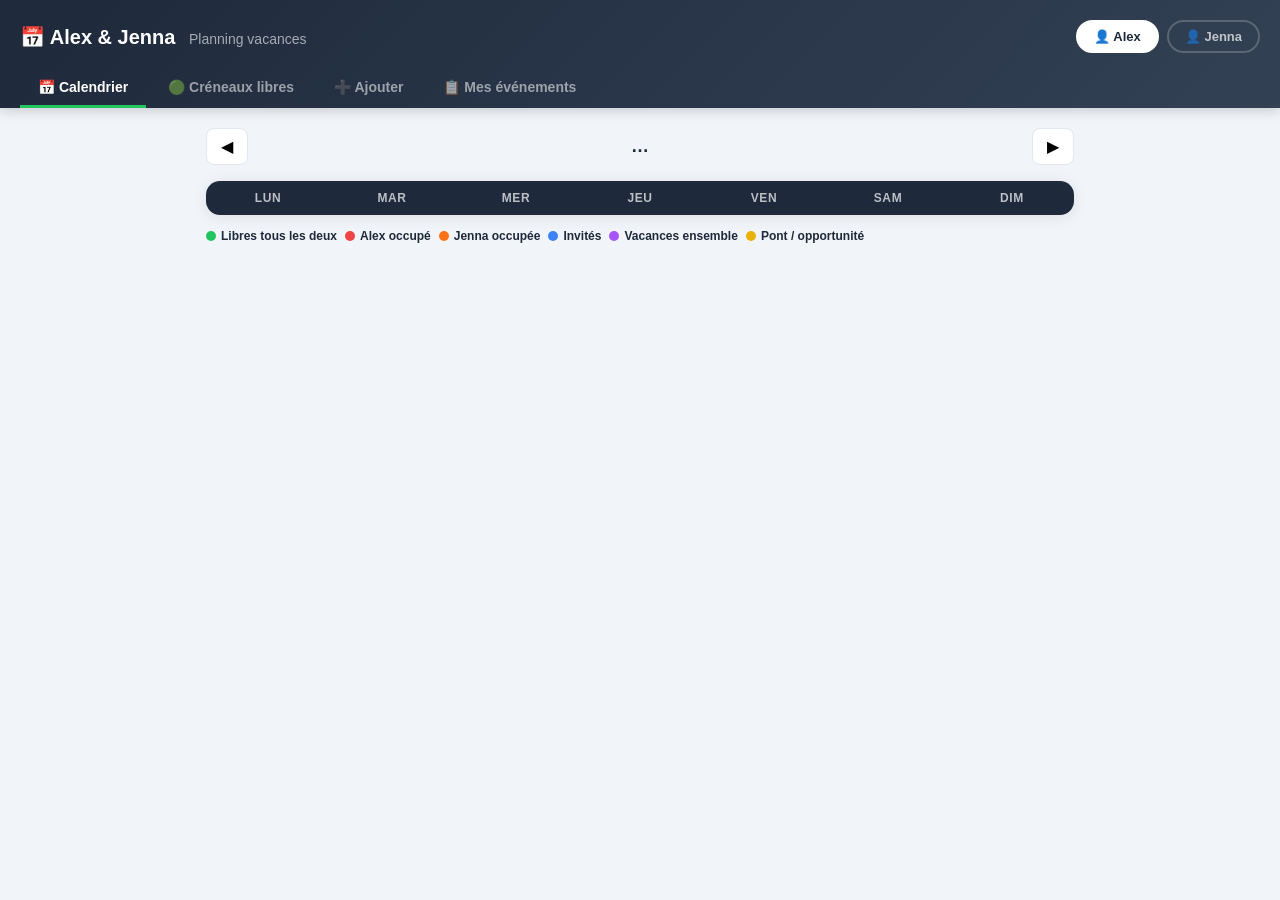
==== vacances.html @ d2f6f2d9 "Add initial HTML structure for vacation planner" ====
<!DOCTYPE html>
<html lang="fr">
<head>
  <meta charset="UTF-8"/>
  <meta name="viewport" content="width=device-width, initial-scale=1.0, maximum-scale=1.0"/>
  <title>📅 Planning Alex & Jenna</title>
  <style>
    :root {
      --vert:    #22c55e; --vert-bg:    #dcfce7; --vert-txt:    #14532d;
      --rouge:   #ef4444; --rouge-bg:   #fee2e2; --rouge-txt:   #7f1d1d;
      --orange:  #f97316; --orange-bg:  #ffedd5; --orange-txt:  #7c2d12;
      --bleu:    #3b82f6; --bleu-bg:    #dbeafe; --bleu-txt:    #1e3a8a;
      --violet:  #a855f7; --violet-bg:  #f3e8ff; --violet-txt:  #581c87;
      --jaune:   #eab308; --jaune-bg:   #fef9c3; --jaune-txt:   #713f12;
      --gris:    #6b7280; --gris-bg:    #f3f4f6; --gris-txt:    #1f2937;
      --card:    #ffffff;
      --bg:      #f1f5f9;
      --radius:  14px;
      --shadow:  0 2px 16px rgba(0,0,0,0.09);
    }
    *, *::before, *::after { box-sizing: border-box; margin: 0; padding: 0; }
    body { font-family: -apple-system, BlinkMacSystemFont, 'Segoe UI', sans-serif; background: var(--bg); color: #1e293b; min-height: 100vh; }

    /* ---- Header ---- */
    .header {
      background: linear-gradient(135deg, #1e293b, #334155);
      color: #fff; padding: 20px 20px 0; position: sticky; top: 0; z-index: 100;
      box-shadow: 0 2px 12px rgba(0,0,0,0.2);
    }
    .header-top { display: flex; align-items: center; justify-content: space-between; margin-bottom: 16px; flex-wrap: wrap; gap: 10px; }
    .header h1 { font-size: 20px; font-weight: 800; }
    .header h1 span { opacity: 0.6; font-weight: 400; font-size: 14px; margin-left: 8px; }

    /* Sélecteur de personne */
    .user-switcher { display: flex; gap: 8px; }
    .user-btn {
      padding: 7px 16px; border-radius: 20px; border: 2px solid rgba(255,255,255,0.2);
      background: transparent; color: rgba(255,255,255,0.7); font-size: 13px; font-weight: 600;
      cursor: pointer; transition: all 0.2s;
    }
    .user-btn.active { background: #fff; color: #1e293b; border-color: #fff; }

    /* Tabs */
    .tabs { display: flex; gap: 4px; }
    .tab {
      padding: 10px 18px; border: none; background: transparent;
      color: rgba(255,255,255,0.55); font-size: 14px; font-weight: 600;
      cursor: pointer; border-bottom: 3px solid transparent; transition: all 0.2s;
    }
    .tab.active { color: #fff; border-bottom-color: var(--vert); }

    /* ---- Contenu ---- */
    .content { padding: 20px 16px; max-width: 900px; margin: 0 auto; }

    /* ---- Vue Calendrier ---- */
    .cal-nav { display: flex; align-items: center; justify-content: space-between; margin-bottom: 16px; }
    .cal-nav h2 { font-size: 18px; font-weight: 700; text-transform: capitalize; }
    .cal-nav button { background: var(--card); border: 1px solid #e2e8f0; border-radius: 8px; padding: 8px 14px; cursor: pointer; font-size: 16px; transition: background 0.2s; }
    .cal-nav button:hover { background: #e2e8f0; }

    .calendar-grid {
      background: var(--card); border-radius: var(--radius); box-shadow: var(--shadow); overflow: hidden;
    }
    .cal-weekdays { display: grid; grid-template-columns: repeat(7, 1fr); background: #1e293b; }
    .cal-weekday { text-align: center; padding: 10px 4px; font-size: 12px; font-weight: 700; color: rgba(255,255,255,0.7); text-transform: uppercase; letter-spacing: 0.05em; }
    .cal-days { display: grid; grid-template-columns: repeat(7, 1fr); }
    .cal-day {
      min-height: 72px; padding: 6px 4px 4px; border: 1px solid #f1f5f9;
      position: relative; cursor: pointer; transition: background 0.15s;
    }
    .cal-day:hover { background: #f8fafc; }
    .cal-day.other-month { opacity: 0.3; }
    .cal-day.today { background: #eff6ff; }
    .cal-day-num { font-size: 12px; font-weight: 700; color: #475569; margin-bottom: 3px; }
    .cal-day.today .cal-day-num { color: var(--bleu); }
    .cal-day.weekend .cal-day-num { color: #7c3aed; }

    /* Pastilles événements dans le calendrier */
    .cal-events { display: flex; flex-direction: column; gap: 2px; }
    .cal-evt {
      font-size: 10px; font-weight: 600; padding: 2px 5px; border-radius: 4px;
      white-space: nowrap; overflow: hidden; text-overflow: ellipsis; line-height: 1.4;
    }
    .cal-evt.Libre       { background: var(--vert-bg);   color: var(--vert-txt); }
    .cal-evt.Alex        { background: var(--rouge-bg);  color: var(--rouge-txt); }
    .cal-evt.Jenna       { background: var(--orange-bg); color: var(--orange-txt); }
    .cal-evt.Invités     { background: var(--bleu-bg);   color: var(--bleu-txt); }
    .cal-evt.Vacances    { background: var(--violet-bg); color: var(--violet-txt); }
    .cal-evt.Pont        { background: var(--jaune-bg);  color: var(--jaune-txt); }

    /* Légende */
    .legend { display: flex; flex-wrap: wrap; gap: 8px; margin-top: 14px; }
    .legend-item { display: flex; align-items: center; gap: 5px; font-size: 12px; font-weight: 600; }
    .legend-dot { width: 10px; height: 10px; border-radius: 50%; }

    /* ---- Vue Créneaux libres ---- */
    .creneaux-list { display: flex; flex-direction: column; gap: 10px; }
    .creneau-card {
      background: var(--card); border-radius: var(--radius); padding: 16px 18px;
      box-shadow: var(--shadow); display: flex; align-items: center; justify-content: space-between;
      gap: 12px; border-left: 4px solid var(--vert);
    }
    .creneau-card.pont { border-left-color: var(--jaune); }
    .creneau-card.vacances { border-left-color: var(--violet); }
    .creneau-date { font-size: 15px; font-weight: 700; color: #1e293b; }
    .creneau-duree { font-size: 12px; color: #64748b; margin-top: 2px; }
    .creneau-badge {
      font-size: 11px; font-weight: 700; padding: 4px 10px; border-radius: 12px;
      white-space: nowrap;
    }
    .badge-pont     { background: var(--jaune-bg); color: var(--jaune-txt); }
    .badge-vacances { background: var(--violet-bg); color: var(--violet-txt); }
    .badge-libre    { background: var(--vert-bg); color: var(--vert-txt); }

    /* ---- Vue Ajouter ---- */
    .add-form { background: var(--card); border-radius: var(--radius); padding: 24px; box-shadow: var(--shadow); max-width: 520px; }
    .add-form h2 { font-size: 18px; font-weight: 700; margin-bottom: 20px; }
    .form-group { margin-bottom: 16px; }
    .form-group label { display: block; font-size: 12px; font-weight: 700; color: #64748b; margin-bottom: 6px; text-transform: uppercase; letter-spacing: 0.05em; }
    .form-group input, .form-group select, .form-group textarea {
      width: 100%; padding: 11px 14px; border: 1.5px solid #e2e8f0; border-radius: 10px;
      font-size: 15px; font-family: inherit; background: #f8fafc; outline: none;
      transition: border-color 0.2s, box-shadow 0.2s;
    }
    .form-group input:focus, .form-group select:focus, .form-group textarea:focus {
      border-color: #6366f1; box-shadow: 0 0 0 3px rgba(99,102,241,0.1); background: #fff;
    }
    .date-row { display: grid; grid-template-columns: 1fr 1fr; gap: 12px; }
    .btn-submit {
      width: 100%; padding: 14px; background: linear-gradient(135deg, #6366f1, #8b5cf6);
      color: #fff; border: none; border-radius: 12px; font-size: 16px; font-weight: 700;
      cursor: pointer; transition: opacity 0.2s; margin-top: 4px;
    }
    .btn-submit:hover { opacity: 0.88; }
    .btn-submit:disabled { opacity: 0.5; cursor: not-allowed; }

    /* Catégories colorées dans le select */
    .cat-libre    { color: var(--vert-txt); }
    .cat-alex     { color: var(--rouge-txt); }
    .cat-jenna    { color: var(--orange-txt); }
    .cat-vacances { color: var(--violet-txt); }
    .cat-pont     { color: var(--jaune-txt); }

    /* ---- Messages ---- */
    .msg { padding: 14px 16px; border-radius: 10px; font-size: 14px; font-weight: 600; margin-top: 14px; text-align: center; }
    .msg.success { background: var(--vert-bg); color: var(--vert-txt); }
    .msg.error   { background: var(--rouge-bg); color: var(--rouge-txt); }

    /* ---- Loader ---- */
    .loader-wrap { text-align: center; padding: 60px 20px; color: #94a3b8; }
    .spinner { display: inline-block; width: 32px; height: 32px; border: 3px solid #e2e8f0; border-top-color: #6366f1; border-radius: 50%; animation: spin 0.7s linear infinite; margin-bottom: 12px; }
    @keyframes spin { to { transform: rotate(360deg); } }

    /* ---- Section titres ---- */
    .section-header { display: flex; align-items: center; justify-content: space-between; margin-bottom: 14px; flex-wrap: wrap; gap: 8px; }
    .section-header h2 { font-size: 17px; font-weight: 700; }
    .filter-btns { display: flex; gap: 6px; flex-wrap: wrap; }
    .filter-btn { padding: 5px 12px; border-radius: 16px; border: 1.5px solid #e2e8f0; background: #fff; font-size: 12px; font-weight: 600; cursor: pointer; transition: all 0.2s; }
    .filter-btn.active { background: #1e293b; color: #fff; border-color: #1e293b; }

    /* ---- Événements liste (dans modal ou vue) ---- */
    .evt-list-item {
      display: flex; align-items: center; justify-content: space-between;
      padding: 10px 14px; background: var(--card); border-radius: 10px;
      margin-bottom: 8px; box-shadow: 0 1px 4px rgba(0,0,0,0.06);
    }
    .evt-list-item .evt-info { flex: 1; }
    .evt-list-item .evt-title { font-size: 14px; font-weight: 600; }
    .evt-list-item .evt-sub { font-size: 12px; color: #64748b; margin-top: 2px; }
    .btn-delete { background: none; border: none; color: #ef4444; cursor: pointer; font-size: 18px; padding: 4px 8px; border-radius: 6px; transition: background 0.2s; }
    .btn-delete:hover { background: var(--rouge-bg); }

    /* ---- Mobile ---- */
    body.is-mobile .header { padding: 14px 12px 0; }
    body.is-mobile .header h1 { font-size: 16px; }
    body.is-mobile .tab { padding: 8px 12px; font-size: 13px; }
    body.is-mobile .content { padding: 14px 10px; }
    body.is-mobile .cal-day { min-height: 52px; }
    body.is-mobile .cal-evt { font-size: 9px; padding: 1px 3px; }
    body.is-mobile .cal-weekday { font-size: 10px; padding: 8px 2px; }
    body.is-mobile .date-row { grid-template-columns: 1fr; }
    body.is-mobile .creneau-card { flex-direction: column; align-items: flex-start; }
  </style>
</head>
<body>

<div class="header">
  <div class="header-top">
    <h1>📅 Alex & Jenna <span>Planning vacances</span></h1>
    <div class="user-switcher">
      <button class="user-btn active" onclick="setUser('Alex')" id="btn-alex">👤 Alex</button>
      <button class="user-btn" onclick="setUser('Jenna')" id="btn-jenna">👤 Jenna</button>
    </div>
  </div>
  <div class="tabs">
    <button class="tab active" onclick="showTab('calendrier')" id="tab-calendrier">📅 Calendrier</button>
    <button class="tab" onclick="showTab('creneaux')" id="tab-creneaux">🟢 Créneaux libres</button>
    <button class="tab" onclick="showTab('ajouter')" id="tab-ajouter">➕ Ajouter</button>
    <button class="tab" onclick="showTab('events')" id="tab-events">📋 Mes événements</button>
  </div>
</div>

<div class="content">

  <!-- ===== CALENDRIER ===== -->
  <div id="view-calendrier">
    <div class="cal-nav">
      <button onclick="changeMonth(-1)">◀</button>
      <h2 id="cal-title">…</h2>
      <button onclick="changeMonth(1)">▶</button>
    </div>
    <div class="calendar-grid">
      <div class="cal-weekdays">
        <div class="cal-weekday">Lun</div>
        <div class="cal-weekday">Mar</div>
        <div class="cal-weekday">Mer</div>
        <div class="cal-weekday">Jeu</div>
        <div class="cal-weekday">Ven</div>
        <div class="cal-weekday">Sam</div>
        <div class="cal-weekday">Dim</div>
      </div>
      <div class="cal-days" id="cal-days"></div>
    </div>
    <div class="legend">
      <div class="legend-item"><div class="legend-dot" style="background:var(--vert)"></div> Libres tous les deux</div>
      <div class="legend-item"><div class="legend-dot" style="background:var(--rouge)"></div> Alex occupé</div>
      <div class="legend-item"><div class="legend-dot" style="background:var(--orange)"></div> Jenna occupée</div>
      <div class="legend-item"><div class="legend-dot" style="background:var(--bleu)"></div> Invités</div>
      <div class="legend-item"><div class="legend-dot" style="background:var(--violet)"></div> Vacances ensemble</div>
      <div class="legend-item"><div class="legend-dot" style="background:var(--jaune)"></div> Pont / opportunité</div>
    </div>
  </div>

  <!-- ===== CRÉNEAUX LIBRES ===== -->
  <div id="view-creneaux" style="display:none">
    <div class="section-header">
      <h2>🟢 Créneaux où vous êtes libres tous les deux</h2>
      <div class="filter-btns">
        <button class="filter-btn active" onclick="filterCreneaux('all', this)">Tous</button>
        <button class="filter-btn" onclick="filterCreneaux('weekend', this)">Weekends</button>
        <button class="filter-btn" onclick="filterCreneaux('pont', this)">⭐ Ponts</button>
        <button class="filter-btn" onclick="filterCreneaux('long', this)">3+ jours</button>
      </div>
    </div>
    <div class="creneaux-list" id="creneaux-list">
      <div class="loader-wrap"><div class="spinner"></div><div>Calcul en cours…</div></div>
    </div>
  </div>

  <!-- ===== AJOUTER ===== -->
  <div id="view-ajouter" style="display:none">
    <div class="add-form">
      <h2>➕ Ajouter un événement</h2>
      <div class="form-group">
        <label>Qui saisit ?</label>
        <div style="display:flex;gap:10px;">
          <button class="user-btn active" onclick="setFormUser('Alex')" id="form-btn-alex" style="color:#1e293b;border-color:#1e293b;background:#f1f5f9;">👤 Alex</button>
          <button class="user-btn" onclick="setFormUser('Jenna')" id="form-btn-jenna" style="color:#1e293b;border-color:#e2e8f0;background:#fff;">👤 Jenna</button>
        </div>
      </div>
      <div class="form-group">
        <label>Catégorie</label>
        <select id="f-cat" onchange="updateFormForCat()">
          <option value="Alex">🔴 Alex occupé (déplacement, amis…)</option>
          <option value="Jenna">🟠 Jenna occupée (garde, amis…)</option>
          <option value="Vacances">🟣 Vacances ensemble</option>
          <option value="Pont">⭐ Pont / fermeture entreprise</option>
          <option value="Libre">🟢 On est libres !</option>
        </select>
      </div>
      <div class="date-row">
        <div class="form-group">
          <label>Date début</label>
          <input type="date" id="f-start"/>
        </div>
        <div class="form-group">
          <label>Date fin</label>
          <input type="date" id="f-end"/>
        </div>
      </div>
      <div class="form-group">
        <label>Note (optionnel)</label>
        <input type="text" id="f-note" placeholder="Ex: Weekend à Paris, Garde hôpital…"/>
      </div>
      <button class="btn-submit" id="btn-add" onclick="submitEvent()">✅ Ajouter</button>
      <div id="add-msg"></div>
    </div>
  </div>

  <!-- ===== MES ÉVÉNEMENTS ===== -->
  <div id="view-events" style="display:none">
    <div class="section-header">
      <h2 id="events-title">📋 Événements de Alex</h2>
    </div>
    <div id="events-list">
      <div class="loader-wrap"><div class="spinner"></div><div>Chargement…</div></div>
    </div>
  </div>

</div>

<script>
// ============================================================
// CONFIG — remplace par l'URL /exec de ton Apps Script Vacances
// ============================================================
var API = 'REMPLACE_PAR_URL_APPS_SCRIPT_VACANCES';

// Ponts entreprise Alex pré-configurés
var PONTS_ALEX = [
  { dateStart: '2025-05-15', dateEnd: '2025-05-15', note: 'Pont Ascension' },
  { dateStart: '2025-05-23', dateEnd: '2025-05-25', note: 'Long weekend mai' },
  { dateStart: '2025-07-11', dateEnd: '2025-07-14', note: 'Pont 14 juillet' },
  { dateStart: '2025-12-28', dateEnd: '2025-12-31', note: 'Fermeture annuelle' },
];

var currentUser    = 'Alex';
var currentFormUser = 'Alex';
var currentTab     = 'calendrier';
var calYear        = new Date().getFullYear();
var calMonth       = new Date().getMonth();
var allEvents      = [];
var imported       = [];
var creneauxFilter = 'all';

// Détection mobile
if (window.screen.width <= 768 || window.innerWidth <= 768) {
  document.body.classList.add('is-mobile');
}

// ============================================================
// CHARGEMENT DONNÉES
// ============================================================
function loadData() {
  fetch(API + '?action=getAll')
    .then(function(r) { return r.json(); })
    .then(function(data) {
      allEvents = data.events || [];
      imported  = data.imported || [];
      // Injecter les ponts Alex comme événements locaux si pas déjà en base
      PONTS_ALEX.forEach(function(p) {
        allEvents.push({
          id: 'pont-' + p.dateStart,
          dateStart: p.dateStart,
          dateEnd:   p.dateEnd,
          categorie: 'Pont',
          personne:  'Alex',
          note:      p.note,
          builtin:   true
        });
      });
      renderCalendar();
      renderCreneaux();
      renderEventsList();
    })
    .catch(function(err) {
      console.error('Erreur chargement:', err);
    });
}

// ============================================================
// UTILISATEUR COURANT
// ============================================================
function setUser(u) {
  currentUser = u;
  document.getElementById('btn-alex').classList.toggle('active', u === 'Alex');
  document.getElementById('btn-jenna').classList.toggle('active', u === 'Jenna');
  document.getElementById('events-title').textContent = '📋 Événements de ' + u;
  renderEventsList();
}

function setFormUser(u) {
  currentFormUser = u;
  var catSelect = document.getElementById('f-cat');
  // Pré-sélectionne la bonne catégorie occupé selon la personne
  if (u === 'Alex')  catSelect.value = 'Alex';
  if (u === 'Jenna') catSelect.value = 'Jenna';
  document.getElementById('form-btn-alex').style.background  = u === 'Alex'  ? '#f1f5f9' : '#fff';
  document.getElementById('form-btn-alex').style.borderColor = u === 'Alex'  ? '#1e293b' : '#e2e8f0';
  document.getElementById('form-btn-jenna').style.background  = u === 'Jenna' ? '#f1f5f9' : '#fff';
  document.getElementById('form-btn-jenna').style.borderColor = u === 'Jenna' ? '#1e293b' : '#e2e8f0';
}

// ============================================================
// NAVIGATION TABS
// ============================================================
function showTab(tab) {
  currentTab = tab;
  ['calendrier','creneaux','ajouter','events'].forEach(function(t) {
    document.getElementById('view-' + t).style.display = t === tab ? '' : 'none';
    document.getElementById('tab-' + t).classList.toggle('active', t === tab);
  });
}

// ============================================================
// CALENDRIER
// ============================================================
var MOIS = ['Janvier','Février','Mars','Avril','Mai','Juin','Juillet','Août','Septembre','Octobre','Novembre','Décembre'];

function changeMonth(dir) {
  calMonth += dir;
  if (calMonth > 11) { calMonth = 0; calYear++; }
  if (calMonth < 0)  { calMonth = 11; calYear--; }
  renderCalendar();
}

function getEventsForDate(dateStr) {
  var evts = [];
  var all  = allEvents.concat(imported);
  all.forEach(function(e) {
    if (!e.dateStart) return;
    var s = e.dateStart;
    var en = e.dateEnd || e.dateStart;
    if (dateStr >= s && dateStr <= en) evts.push(e);
  });
  return evts;
}

function evtClass(e) {
  var c = e.categorie;
  if (c === 'Libre')    return 'Libre';
  if (c === 'Alex')     return 'Alex';
  if (c === 'Jenna')    return 'Jenna';
  if (c === 'Invités')  return 'Invités';
  if (c === 'Vacances') return 'Vacances';
  if (c === 'Pont')     return 'Pont';
  return '';
}

function evtLabel(e) {
  var icons = { Libre:'🟢', Alex:'🔴', Jenna:'🟠', Invités:'🔵', Vacances:'🟣', Pont:'⭐' };
  var icon = icons[e.categorie] || '';
  return icon + ' ' + (e.note || e.categorie);
}

function renderCalendar() {
  document.getElementById('cal-title').textContent = MOIS[calMonth] + ' ' + calYear;
  var container = document.getElementById('cal-days');
  container.innerHTML = '';

  var firstDay = new Date(calYear, calMonth, 1).getDay();
  firstDay = firstDay === 0 ? 6 : firstDay - 1; // lundi = 0
  var daysInMonth   = new Date(calYear, calMonth + 1, 0).getDate();
  var daysInPrevMonth = new Date(calYear, calMonth, 0).getDate();
  var today = toDateStr(new Date());

  // Jours du mois précédent
  for (var i = firstDay - 1; i >= 0; i--) {
    var d = daysInPrevMonth - i;
    var ds = toDateStr(new Date(calYear, calMonth - 1, d));
    container.appendChild(makeDayEl(d, ds, true));
  }

  // Jours du mois courant
  for (var d = 1; d <= daysInMonth; d++) {
    var ds = toDateStr(new Date(calYear, calMonth, d));
    var el = makeDayEl(d, ds, false);
    if (ds === today) el.classList.add('today');
    var dow = new Date(calYear, calMonth, d).getDay();
    if (dow === 0 || dow === 6) el.classList.add('weekend');
    container.appendChild(el);
  }

  // Compléter la grille
  var total = firstDay + daysInMonth;
  var remaining = total % 7 === 0 ? 0 : 7 - (total % 7);
  for (var d = 1; d <= remaining; d++) {
    var ds = toDateStr(new Date(calYear, calMonth + 1, d));
    container.appendChild(makeDayEl(d, ds, true));
  }
}

function makeDayEl(dayNum, dateStr, otherMonth) {
  var el  = document.createElement('div');
  el.className = 'cal-day' + (otherMonth ? ' other-month' : '');
  var numEl = document.createElement('div');
  numEl.className = 'cal-day-num';
  numEl.textContent = dayNum;
  el.appendChild(numEl);

  var evts = getEventsForDate(dateStr);
  if (evts.length) {
    var evtsEl = document.createElement('div');
    evtsEl.className = 'cal-events';
    evts.slice(0, 3).forEach(function(e) {
      var pill = document.createElement('div');
      pill.className = 'cal-evt ' + evtClass(e);
      pill.textContent = evtLabel(e);
      evtsEl.appendChild(pill);
    });
    if (evts.length > 3) {
      var more = document.createElement('div');
      more.className = 'cal-evt';
      more.style.color = '#94a3b8';
      more.textContent = '+' + (evts.length - 3);
      evtsEl.appendChild(more);
    }
    el.appendChild(evtsEl);
  }
  return el;
}

// ============================================================
// CRÉNEAUX LIBRES — calcule les fenêtres où ils sont libres tous les deux
// ============================================================
function renderCreneaux() {
  var container = document.getElementById('creneaux-list');

  // Collecte tous les jours bloqués
  var blocked = {};
  allEvents.concat(imported).forEach(function(e) {
    if (!e.dateStart) return;
    var c = e.categorie;
    if (c === 'Libre') return; // pas un blocage
    var s = new Date(e.dateStart);
    var en = new Date(e.dateEnd || e.dateStart);
    for (var d = new Date(s); d <= en; d.setDate(d.getDate() + 1)) {
      blocked[toDateStr(d)] = true;
    }
  });

  // Génère les créneaux libres sur 12 mois à partir d'aujourd'hui
  var slots = [];
  var today = new Date(); today.setHours(0,0,0,0);
  var end12 = new Date(today); end12.setFullYear(end12.getFullYear() + 1);

  var inSlot = false, slotStart = null;
  for (var d = new Date(today); d <= end12; d.setDate(d.getDate() + 1)) {
    var ds = toDateStr(d);
    var free = !blocked[ds];
    if (free && !inSlot) { inSlot = true; slotStart = new Date(d); }
    if (!free && inSlot) {
      var slotEnd = new Date(d); slotEnd.setDate(slotEnd.getDate() - 1);
      var days = Math.round((slotEnd - slotStart) / 86400000) + 1;
      if (days >= 2) slots.push({ start: new Date(slotStart), end: new Date(slotEnd), days: days });
      inSlot = false;
    }
  }
  if (inSlot) {
    var days = Math.round((end12 - slotStart) / 86400000) + 1;
    if (days >= 2) slots.push({ start: new Date(slotStart), end: new Date(end12), days: days });
  }

  // Filtre
  var filtered = slots.filter(function(s) {
    if (creneauxFilter === 'weekend') {
      return s.start.getDay() === 6 || s.start.getDay() === 0 ||
             s.end.getDay()   === 6 || s.end.getDay()   === 0;
    }
    if (creneauxFilter === 'long') return s.days >= 3;
    if (creneauxFilter === 'pont') {
      // Vérifie si un pont intersecte
      return PONTS_ALEX.some(function(p) {
        return p.dateStart <= toDateStr(s.end) && p.dateEnd >= toDateStr(s.start);
      });
    }
    return true;
  });

  container.innerHTML = '';
  if (!filtered.length) {
    container.innerHTML = '<div class="loader-wrap" style="color:#94a3b8">Aucun créneau trouvé pour ce filtre 😕</div>';
    return;
  }

  filtered.forEach(function(s) {
    var card = document.createElement('div');
    card.className = 'creneau-card';

    // Est-ce que c'est un pont ?
    var isPont = PONTS_ALEX.some(function(p) {
      return p.dateStart <= toDateStr(s.end) && p.dateEnd >= toDateStr(s.start);
    });
    // Est-ce que c'est déjà des vacances planifiées ?
    var isVac = allEvents.concat(imported).some(function(e) {
      return e.categorie === 'Vacances' &&
             e.dateStart <= toDateStr(s.end) && (e.dateEnd || e.dateStart) >= toDateStr(s.start);
    });

    if (isPont) card.classList.add('pont');
    if (isVac)  card.classList.add('vacances');

    var label = formatDateRange(s.start, s.end);
    var dureeLabel = s.days === 1 ? '1 jour' : s.days + ' jours';

    card.innerHTML =
      '<div>' +
        '<div class="creneau-date">' + label + '</div>' +
        '<div class="creneau-duree">' + dureeLabel + (isPont ? ' · inclut un pont 🎉' : '') + '</div>' +
      '</div>' +
      '<div>' +
        (isVac  ? '<span class="creneau-badge badge-vacances">🟣 Vacances prévues</span>' :
         isPont ? '<span class="creneau-badge badge-pont">⭐ Pont</span>' :
                  '<span class="creneau-badge badge-libre">🟢 Libre</span>') +
      '</div>';

    container.appendChild(card);
  });
}

function filterCreneaux(f, btn) {
  creneauxFilter = f;
  document.querySelectorAll('.filter-btn').forEach(function(b) { b.classList.remove('active'); });
  btn.classList.add('active');
  renderCreneaux();
}

// ============================================================
// LISTE ÉVÉNEMENTS PAR UTILISATEUR
// ============================================================
function renderEventsList() {
  var container = document.getElementById('events-list');
  var userEvts  = allEvents.filter(function(e) {
    return e.personne === currentUser && !e.builtin;
  });

  if (!userEvts.length) {
    container.innerHTML = '<div class="loader-wrap" style="color:#94a3b8">Aucun événement pour ' + currentUser + ' 📭</div>';
    return;
  }

  container.innerHTML = '';
  userEvts.sort(function(a,b) { return a.dateStart > b.dateStart ? 1 : -1; });
  userEvts.forEach(function(e) {
    var item = document.createElement('div');
    item.className = 'evt-list-item';
    var icons = { Libre:'🟢', Alex:'🔴', Jenna:'🟠', Invités:'🔵', Vacances:'🟣', Pont:'⭐' };
    var icon = icons[e.categorie] || '📌';
    item.innerHTML =
      '<div class="evt-info">' +
        '<div class="evt-title">' + icon + ' ' + (e.note || e.categorie) + '</div>' +
        '<div class="evt-sub">' + formatDateRange(new Date(e.dateStart), new Date(e.dateEnd || e.dateStart)) + ' · ' + e.categorie + '</div>' +
      '</div>' +
      '<button class="btn-delete" onclick="deleteEvt(\'' + e.id + '\')" title="Supprimer">🗑</button>';
    container.appendChild(item);
  });
}

// ============================================================
// AJOUT ÉVÉNEMENT
// ============================================================
function updateFormForCat() {
  // Rien de spécial pour l'instant, extensible
}

function submitEvent() {
  var cat   = document.getElementById('f-cat').value;
  var start = document.getElementById('f-start').value;
  var end   = document.getElementById('f-end').value;
  var note  = document.getElementById('f-note').value.trim();

  if (!start) { showAddMsg('Renseigne une date de début 📅', 'error'); return; }
  if (end && end < start) { showAddMsg('La date de fin doit être après le début !', 'error'); return; }

  var btn = document.getElementById('btn-add');
  btn.disabled = true; btn.textContent = '⏳ Enregistrement…';

  fetch(API, {
    method: 'POST',
    headers: { 'Content-Type': 'text/plain' },
    body: JSON.stringify({
      action:     'addEvent',
      categorie:  cat,
      personne:   currentFormUser,
      dateStart:  start,
      dateEnd:    end || start,
      note:       note
    })
  })
  .then(function(r) { return r.json(); })
  .then(function(res) {
    btn.disabled = false; btn.textContent = '✅ Ajouter';
    if (res.success) {
      showAddMsg('Événement ajouté ! 🎉', 'success');
      document.getElementById('f-start').value = '';
      document.getElementById('f-end').value   = '';
      document.getElementById('f-note').value  = '';
      loadData(); // recharge tout
    } else {
      showAddMsg('Erreur : ' + res.message, 'error');
    }
  })
  .catch(function() {
    btn.disabled = false; btn.textContent = '✅ Ajouter';
    showAddMsg('Erreur réseau 🙏', 'error');
  });
}

function showAddMsg(txt, type) {
  var el = document.getElementById('add-msg');
  el.textContent = txt;
  el.className = 'msg ' + type;
  setTimeout(function() { el.textContent = ''; el.className = ''; }, 4000);
}

// ============================================================
// SUPPRESSION
// ============================================================
function deleteEvt(id) {
  if (!confirm('Supprimer cet événement ?')) return;
  fetch(API, {
    method: 'POST',
    headers: { 'Content-Type': 'text/plain' },
    body: JSON.stringify({ action: 'deleteEvent', id: id })
  })
  .then(function(r) { return r.json(); })
  .then(function(res) {
    if (res.success) loadData();
    else alert('Erreur suppression : ' + res.message);
  });
}

// ============================================================
// UTILITAIRES
// ============================================================
function toDateStr(d) {
  var y = d.getFullYear();
  var m = String(d.getMonth() + 1).padStart(2, '0');
  var j = String(d.getDate()).padStart(2, '0');
  return y + '-' + m + '-' + j;
}

function formatDateRange(start, end) {
  var mois = ['jan','fév','mars','avr','mai','juin','juil','août','sep','oct','nov','déc'];
  var s = new Date(start), e = new Date(end);
  if (toDateStr(s) === toDateStr(e)) {
    return s.getDate() + ' ' + mois[s.getMonth()] + ' ' + s.getFullYear();
  }
  if (s.getMonth() === e.getMonth() && s.getFullYear() === e.getFullYear()) {
    return s.getDate() + ' → ' + e.getDate() + ' ' + mois[s.getMonth()] + ' ' + s.getFullYear();
  }
  return s.getDate() + ' ' + mois[s.getMonth()] + ' → ' + e.getDate() + ' ' + mois[e.getMonth()] + ' ' + e.getFullYear();
}

// ============================================================
// INIT
// ============================================================
loadData();
</script>
</body>
</html>
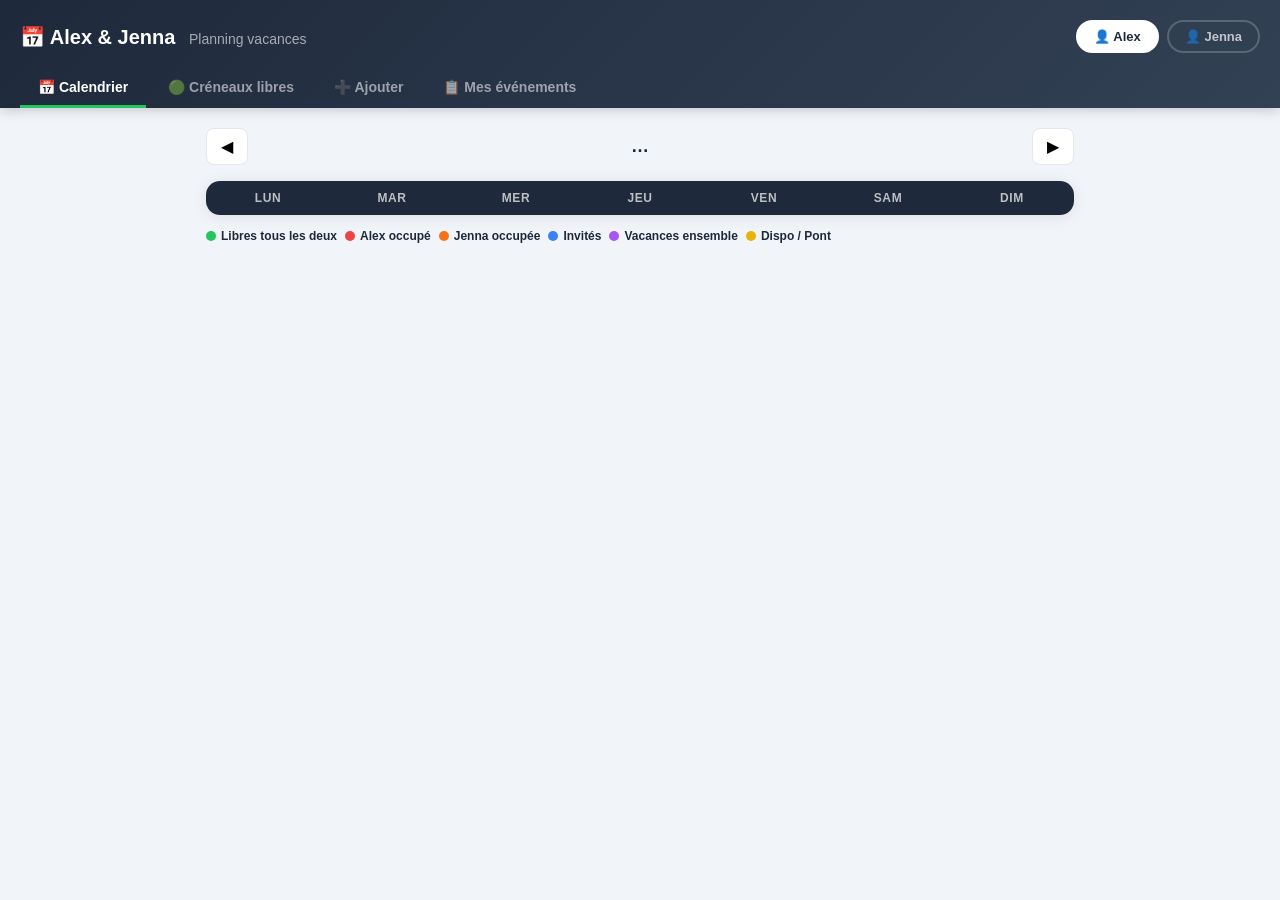
==== commit 0d28fcd7: "Update legend and category labels in vacances.html" ====
--- a/vacances.html
+++ b/vacances.html
@@ -227,7 +227,7 @@
       <div class="legend-item"><div class="legend-dot" style="background:var(--orange)"></div> Jenna occupée</div>
       <div class="legend-item"><div class="legend-dot" style="background:var(--bleu)"></div> Invités</div>
       <div class="legend-item"><div class="legend-dot" style="background:var(--violet)"></div> Vacances ensemble</div>
-      <div class="legend-item"><div class="legend-dot" style="background:var(--jaune)"></div> Pont / opportunité</div>
+      <div class="legend-item"><div class="legend-dot" style="background:var(--jaune)"></div> Dispo / Pont</div>
     </div>
   </div>
 
@@ -264,7 +264,7 @@
           <option value="Alex">🔴 Alex occupé (déplacement, amis…)</option>
           <option value="Jenna">🟠 Jenna occupée (garde, amis…)</option>
           <option value="Vacances">🟣 Vacances ensemble</option>
-          <option value="Pont">⭐ Pont / fermeture entreprise</option>
+          <option value="Pont">⭐ Dispo / Pont</option>
           <option value="Libre">🟢 On est libres !</option>
         </select>
       </div>
@@ -303,8 +303,8 @@
 // ============================================================
 // CONFIG — remplace par l'URL /exec de ton Apps Script Vacances
 // ============================================================
-var API = 'REMPLACE_PAR_URL_APPS_SCRIPT_VACANCES';
-
+var API = 'https://script.google.com/macros/s/AKfycbzuI-OJ70JgQTEys_BAM-OwMDyIXem9KfOLque8OEdt3lLzfgDhU3mSn6vr5r-DHu_O/exec';
+  
 // Ponts entreprise Alex pré-configurés
 var PONTS_ALEX = [
   { dateStart: '2025-05-15', dateEnd: '2025-05-15', note: 'Pont Ascension' },
@@ -429,7 +429,11 @@
 function evtLabel(e) {
   var icons = { Libre:'🟢', Alex:'🔴', Jenna:'🟠', Invités:'🔵', Vacances:'🟣', Pont:'⭐' };
   var icon = icons[e.categorie] || '';
-  return icon + ' ' + (e.note || e.categorie);
+  var label;
+  if (e.categorie === 'Pont')    label = 'Dispo / Pont' + (e.note ? ' · ' + e.note : '');
+  else if (e.categorie === 'Invités') label = 'Invités' + (e.note ? ' · ' + e.note : '');
+  else label = e.note || e.categorie;
+  return icon + ' ' + label;
 }
 
 function renderCalendar() {
@@ -589,7 +593,7 @@
       '</div>' +
       '<div>' +
         (isVac  ? '<span class="creneau-badge badge-vacances">🟣 Vacances prévues</span>' :
-         isPont ? '<span class="creneau-badge badge-pont">⭐ Pont</span>' :
+         isPont ? '<span class="creneau-badge badge-pont">⭐ Dispo / Pont</span>' :
                   '<span class="creneau-badge badge-libre">🟢 Libre</span>') +
       '</div>';
 
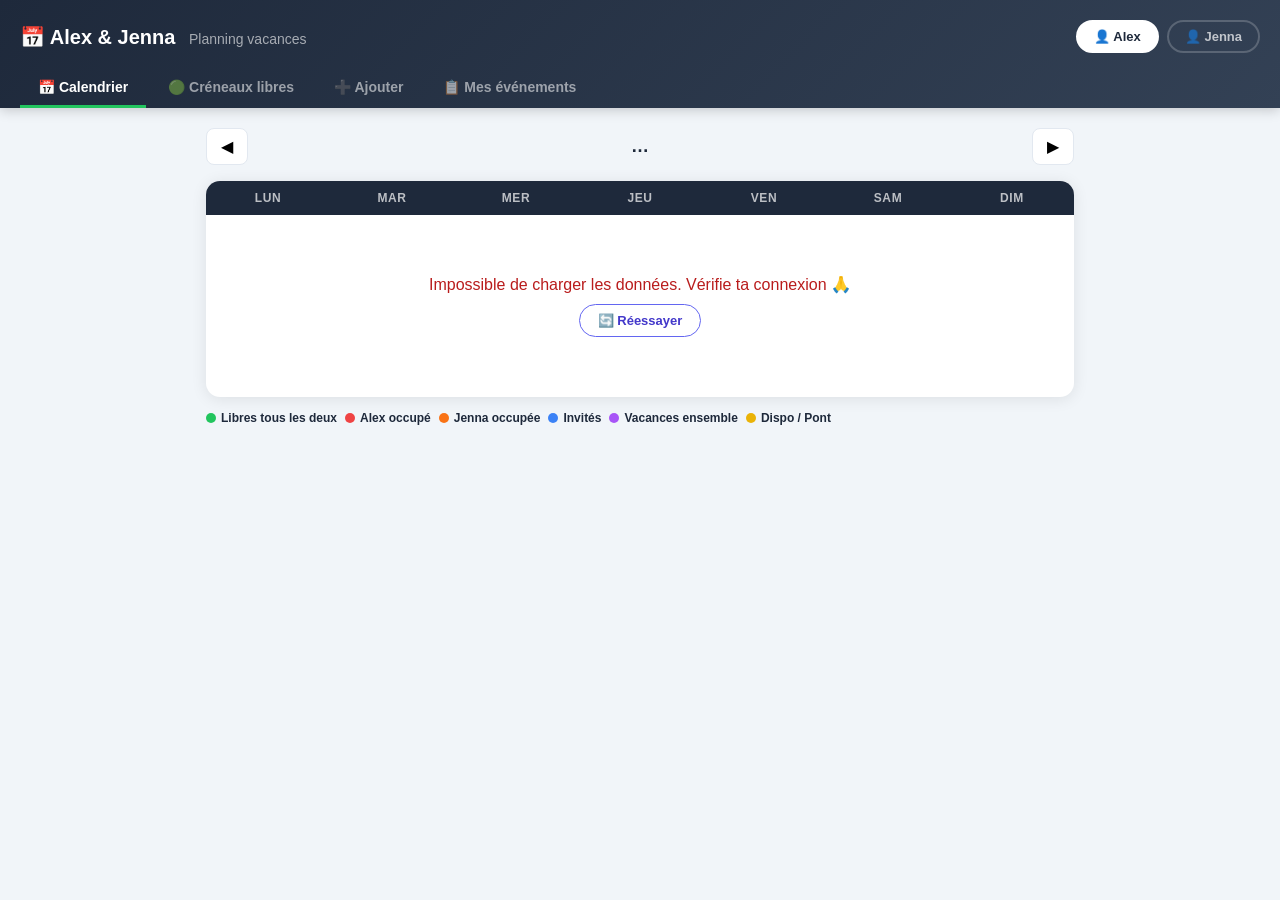
==== commit 0b3c609e: "Remédiation audit : XSS, auth token, factorisation, a11y (Lot A) - Fix XSS stocké (innerHTML -> crea" ====
--- a/vacances.html
+++ b/vacances.html
@@ -4,6 +4,7 @@
   <meta charset="UTF-8"/>
   <meta name="viewport" content="width=device-width, initial-scale=1.0, maximum-scale=1.0"/>
   <title>📅 Planning Alex & Jenna</title>
+  <link rel="stylesheet" href="common.css" />
   <style>
     :root {
       --vert:    #22c55e; --vert-bg:    #dcfce7; --vert-txt:    #14532d;
@@ -18,7 +19,6 @@
       --radius:  14px;
       --shadow:  0 2px 16px rgba(0,0,0,0.09);
     }
-    *, *::before, *::after { box-sizing: border-box; margin: 0; padding: 0; }
     body { font-family: -apple-system, BlinkMacSystemFont, 'Segoe UI', sans-serif; background: var(--bg); color: #1e293b; min-height: 100vh; }
 
     /* ---- Header ---- */
@@ -66,9 +66,8 @@
     .cal-days { display: grid; grid-template-columns: repeat(7, 1fr); }
     .cal-day {
       min-height: 72px; padding: 6px 4px 4px; border: 1px solid #f1f5f9;
-      position: relative; cursor: pointer; transition: background 0.15s;
-    }
-    .cal-day:hover { background: #f8fafc; }
+      position: relative; transition: background 0.15s;
+    }
     .cal-day.other-month { opacity: 0.3; }
     .cal-day.today { background: #eff6ff; }
     .cal-day-num { font-size: 12px; font-weight: 700; color: #475569; margin-bottom: 3px; }
@@ -147,9 +146,14 @@
     .msg.error   { background: var(--rouge-bg); color: var(--rouge-txt); }
 
     /* ---- Loader ---- */
-    .loader-wrap { text-align: center; padding: 60px 20px; color: #94a3b8; }
-    .spinner { display: inline-block; width: 32px; height: 32px; border: 3px solid #e2e8f0; border-top-color: #6366f1; border-radius: 50%; animation: spin 0.7s linear infinite; margin-bottom: 12px; }
-    @keyframes spin { to { transform: rotate(360deg); } }
+    .loader-wrap { text-align: center; padding: 60px 20px; color: #94a3b8; grid-column: 1 / -1; }
+    .spinner { width: 32px; height: 32px; border: 3px solid #e2e8f0; border-top-color: #6366f1; margin-bottom: 12px; }
+    .retry-btn {
+      margin-top: 10px; padding: 8px 18px; border-radius: 20px;
+      border: 1.5px solid #6366f1; background: #fff; color: #4338ca; font-size: 13px;
+      font-weight: 700; cursor: pointer;
+    }
+    .retry-btn:hover { background: #eef2ff; }
 
     /* ---- Section titres ---- */
     .section-header { display: flex; align-items: center; justify-content: space-between; margin-bottom: 14px; flex-wrap: wrap; gap: 8px; }
@@ -169,6 +173,7 @@
     .evt-list-item .evt-sub { font-size: 12px; color: #64748b; margin-top: 2px; }
     .btn-delete { background: none; border: none; color: #ef4444; cursor: pointer; font-size: 18px; padding: 4px 8px; border-radius: 6px; transition: background 0.2s; }
     .btn-delete:hover { background: var(--rouge-bg); }
+    .btn-delete.confirming { color: #fff; background: #ef4444; font-size: 12px; font-weight: 700; padding: 6px 10px; }
 
     /* ---- Mobile ---- */
     body.is-mobile .header { padding: 14px 12px 0; }
@@ -188,15 +193,15 @@
   <div class="header-top">
     <h1>📅 Alex & Jenna <span>Planning vacances</span></h1>
     <div class="user-switcher">
-      <button class="user-btn active" onclick="setUser('Alex')" id="btn-alex">👤 Alex</button>
-      <button class="user-btn" onclick="setUser('Jenna')" id="btn-jenna">👤 Jenna</button>
+      <button class="user-btn active" data-user="Alex" id="btn-alex">👤 Alex</button>
+      <button class="user-btn" data-user="Jenna" id="btn-jenna">👤 Jenna</button>
     </div>
   </div>
   <div class="tabs">
-    <button class="tab active" onclick="showTab('calendrier')" id="tab-calendrier">📅 Calendrier</button>
-    <button class="tab" onclick="showTab('creneaux')" id="tab-creneaux">🟢 Créneaux libres</button>
-    <button class="tab" onclick="showTab('ajouter')" id="tab-ajouter">➕ Ajouter</button>
-    <button class="tab" onclick="showTab('events')" id="tab-events">📋 Mes événements</button>
+    <button class="tab active" data-tab="calendrier" id="tab-calendrier">📅 Calendrier</button>
+    <button class="tab" data-tab="creneaux" id="tab-creneaux">🟢 Créneaux libres</button>
+    <button class="tab" data-tab="ajouter" id="tab-ajouter">➕ Ajouter</button>
+    <button class="tab" data-tab="events" id="tab-events">📋 Mes événements</button>
   </div>
 </div>
 
@@ -205,9 +210,9 @@
   <!-- ===== CALENDRIER ===== -->
   <div id="view-calendrier">
     <div class="cal-nav">
-      <button onclick="changeMonth(-1)">◀</button>
+      <button id="cal-prev" aria-label="Mois précédent">◀</button>
       <h2 id="cal-title">…</h2>
-      <button onclick="changeMonth(1)">▶</button>
+      <button id="cal-next" aria-label="Mois suivant">▶</button>
     </div>
     <div class="calendar-grid">
       <div class="cal-weekdays">
@@ -236,10 +241,10 @@
     <div class="section-header">
       <h2>🟢 Créneaux où vous êtes libres tous les deux</h2>
       <div class="filter-btns">
-        <button class="filter-btn active" onclick="filterCreneaux('all', this)">Tous</button>
-        <button class="filter-btn" onclick="filterCreneaux('weekend', this)">Weekends</button>
-        <button class="filter-btn" onclick="filterCreneaux('pont', this)">⭐ Ponts</button>
-        <button class="filter-btn" onclick="filterCreneaux('long', this)">3+ jours</button>
+        <button class="filter-btn active" data-filter="all">Tous</button>
+        <button class="filter-btn" data-filter="weekend">Weekends</button>
+        <button class="filter-btn" data-filter="pont">⭐ Ponts</button>
+        <button class="filter-btn" data-filter="long">3+ jours</button>
       </div>
     </div>
     <div class="creneaux-list" id="creneaux-list">
@@ -252,15 +257,15 @@
     <div class="add-form">
       <h2>➕ Ajouter un événement</h2>
       <div class="form-group">
-        <label>Qui saisit ?</label>
-        <div style="display:flex;gap:10px;">
-          <button class="user-btn active" onclick="setFormUser('Alex')" id="form-btn-alex" style="color:#1e293b;border-color:#1e293b;background:#f1f5f9;">👤 Alex</button>
-          <button class="user-btn" onclick="setFormUser('Jenna')" id="form-btn-jenna" style="color:#1e293b;border-color:#e2e8f0;background:#fff;">👤 Jenna</button>
+        <label id="form-user-label">Qui saisit ?</label>
+        <div style="display:flex;gap:10px;" role="group" aria-labelledby="form-user-label">
+          <button class="user-btn active" data-form-user="Alex" id="form-btn-alex" style="color:#1e293b;border-color:#1e293b;background:#f1f5f9;">👤 Alex</button>
+          <button class="user-btn" data-form-user="Jenna" id="form-btn-jenna" style="color:#1e293b;border-color:#e2e8f0;background:#fff;">👤 Jenna</button>
         </div>
       </div>
       <div class="form-group">
-        <label>Catégorie</label>
-        <select id="f-cat" onchange="updateFormForCat()">
+        <label for="f-cat">Catégorie</label>
+        <select id="f-cat">
           <option value="Alex">🔴 Alex occupé (déplacement, amis…)</option>
           <option value="Jenna">🟠 Jenna occupée (garde, amis…)</option>
           <option value="Vacances">🟣 Vacances ensemble</option>
@@ -270,19 +275,19 @@
       </div>
       <div class="date-row">
         <div class="form-group">
-          <label>Date début</label>
+          <label for="f-start">Date début</label>
           <input type="date" id="f-start"/>
         </div>
         <div class="form-group">
-          <label>Date fin</label>
+          <label for="f-end">Date fin</label>
           <input type="date" id="f-end"/>
         </div>
       </div>
       <div class="form-group">
-        <label>Note (optionnel)</label>
+        <label for="f-note">Note (optionnel)</label>
         <input type="text" id="f-note" placeholder="Ex: Weekend à Paris, Garde hôpital…"/>
       </div>
-      <button class="btn-submit" id="btn-add" onclick="submitEvent()">✅ Ajouter</button>
+      <button class="btn-submit" id="btn-add">✅ Ajouter</button>
       <div id="add-msg"></div>
     </div>
   </div>
@@ -292,6 +297,7 @@
     <div class="section-header">
       <h2 id="events-title">📋 Événements de Alex</h2>
     </div>
+    <div id="events-msg"></div>
     <div id="events-list">
       <div class="loader-wrap"><div class="spinner"></div><div>Chargement…</div></div>
     </div>
@@ -299,45 +305,38 @@
 
 </div>
 
+<script src="common.js"></script>
 <script>
 // ============================================================
 // CONFIG — remplace par l'URL /exec de ton Apps Script Vacances
 // ============================================================
-var API = 'https://script.google.com/macros/s/AKfycbzuI-OJ70JgQTEys_BAM-OwMDyIXem9KfOLque8OEdt3lLzfgDhU3mSn6vr5r-DHu_O/exec';
-  
-// Ponts entreprise Alex pré-configurés
-var PONTS_ALEX = [
-  { dateStart: '2025-05-15', dateEnd: '2025-05-15', note: 'Pont Ascension' },
-  { dateStart: '2025-05-23', dateEnd: '2025-05-25', note: 'Long weekend mai' },
-  { dateStart: '2025-07-11', dateEnd: '2025-07-14', note: 'Pont 14 juillet' },
-  { dateStart: '2025-12-28', dateEnd: '2025-12-31', note: 'Fermeture annuelle' },
-];
-
-var currentUser    = 'Alex';
+var API = 'https://script.google.com/macros/s/AKfycbwSl-VycAZk9-Q_ZOs9Jzo7hHZB_1dARbYF0dmshd52aEBeAqUGF_2FbH6ELy8cHVmF/exec';
+
+var currentUser     = 'Alex';
 var currentFormUser = 'Alex';
-var currentTab     = 'calendrier';
-var calYear        = new Date().getFullYear();
-var calMonth       = new Date().getMonth();
-var allEvents      = [];
-var imported       = [];
-var creneauxFilter = 'all';
-
-// Détection mobile
-if (window.screen.width <= 768 || window.innerWidth <= 768) {
-  document.body.classList.add('is-mobile');
-}
+var currentTab      = 'calendrier';
+var calYear         = new Date().getFullYear();
+var calMonth        = new Date().getMonth();
+var allEvents       = [];
+var imported        = [];
+var ponts           = []; // chargés depuis l'API (clé "ponts"), plus de tableau hardcodé (A7)
+var creneauxFilter  = 'all';
+
+detectMobile();
 
 // ============================================================
 // CHARGEMENT DONNÉES
 // ============================================================
 function loadData() {
-  fetch(API + '?action=getAll')
-    .then(function(r) { return r.json(); })
+  showLoadingState();
+  getJson(API, { action: 'getAll' })
     .then(function(data) {
       allEvents = data.events || [];
       imported  = data.imported || [];
-      // Injecter les ponts Alex comme événements locaux si pas déjà en base
-      PONTS_ALEX.forEach(function(p) {
+      ponts     = data.ponts || [];
+      // Injecte les ponts comme événements locaux (catégorie "Pont") pour
+      // qu'ils s'affichent dans le calendrier comme les autres événements.
+      ponts.forEach(function(p) {
         allEvents.push({
           id: 'pont-' + p.dateStart,
           dateStart: p.dateStart,
@@ -354,7 +353,56 @@
     })
     .catch(function(err) {
       console.error('Erreur chargement:', err);
+      showLoadError();
     });
+}
+
+function clearContainer(el) {
+  while (el.firstChild) el.removeChild(el.firstChild);
+}
+
+function buildLoaderWrap(text) {
+  var wrap = document.createElement('div');
+  wrap.className = 'loader-wrap';
+  var spinner = document.createElement('div');
+  spinner.className = 'spinner';
+  wrap.appendChild(spinner);
+  var txt = document.createElement('div');
+  txt.textContent = text;
+  wrap.appendChild(txt);
+  return wrap;
+}
+
+function showLoadingState() {
+  ['cal-days', 'creneaux-list', 'events-list'].forEach(function(id) {
+    var el = document.getElementById(id);
+    if (!el) return;
+    clearContainer(el);
+    el.appendChild(buildLoaderWrap('Chargement…'));
+  });
+}
+
+// A6 : au lieu d'un catch silencieux, on affiche un message d'erreur
+// + un bouton « Réessayer » dans chaque vue concernée.
+function showLoadError() {
+  ['cal-days', 'creneaux-list', 'events-list'].forEach(function(id) {
+    var el = document.getElementById(id);
+    if (!el) return;
+    clearContainer(el);
+    var wrap = document.createElement('div');
+    wrap.className = 'loader-wrap';
+    wrap.style.color = '#b91c1c';
+    var txt = document.createElement('div');
+    txt.textContent = 'Impossible de charger les données. Vérifie ta connexion 🙏';
+    var retry = document.createElement('button');
+    retry.type = 'button';
+    retry.className = 'retry-btn';
+    retry.textContent = '🔄 Réessayer';
+    retry.addEventListener('click', loadData);
+    wrap.appendChild(txt);
+    wrap.appendChild(retry);
+    el.appendChild(wrap);
+  });
 }
 
 // ============================================================
@@ -430,16 +478,22 @@
   var icons = { Libre:'🟢', Alex:'🔴', Jenna:'🟠', Invités:'🔵', Vacances:'🟣', Pont:'⭐' };
   var icon = icons[e.categorie] || '';
   var label;
-  if (e.categorie === 'Pont')    label = 'Dispo / Pont' + (e.note ? ' · ' + e.note : '');
-  else if (e.categorie === 'Invités') label = 'Invités' + (e.note ? ' · ' + e.note : '');
-  else label = e.note || e.categorie;
+  if (e.categorie === 'Pont') {
+    label = 'Dispo / Pont' + (e.note ? ' · ' + e.note : '');
+  } else if (e.categorie === 'Invités') {
+    // e.nom = nom de l'invité (champ séparé renvoyé par le backend)
+    // e.note = label du weekend (ex: "28-29 mars 2026") — on l'ignore
+    label = 'Invités' + (e.nom ? ' · ' + e.nom : '');
+  } else {
+    label = e.note || e.categorie;
+  }
   return icon + ' ' + label;
 }
 
 function renderCalendar() {
   document.getElementById('cal-title').textContent = MOIS[calMonth] + ' ' + calYear;
   var container = document.getElementById('cal-days');
-  container.innerHTML = '';
+  clearContainer(container);
 
   var firstDay = new Date(calYear, calMonth, 1).getDay();
   firstDay = firstDay === 0 ? 6 : firstDay - 1; // lundi = 0
@@ -553,16 +607,20 @@
     if (creneauxFilter === 'long') return s.days >= 3;
     if (creneauxFilter === 'pont') {
       // Vérifie si un pont intersecte
-      return PONTS_ALEX.some(function(p) {
+      return ponts.some(function(p) {
         return p.dateStart <= toDateStr(s.end) && p.dateEnd >= toDateStr(s.start);
       });
     }
     return true;
   });
 
-  container.innerHTML = '';
+  clearContainer(container);
   if (!filtered.length) {
-    container.innerHTML = '<div class="loader-wrap" style="color:#94a3b8">Aucun créneau trouvé pour ce filtre 😕</div>';
+    var empty = document.createElement('div');
+    empty.className = 'loader-wrap';
+    empty.style.color = '#94a3b8';
+    empty.textContent = 'Aucun créneau trouvé pour ce filtre 😕';
+    container.appendChild(empty);
     return;
   }
 
@@ -571,7 +629,7 @@
     card.className = 'creneau-card';
 
     // Est-ce que c'est un pont ?
-    var isPont = PONTS_ALEX.some(function(p) {
+    var isPont = ponts.some(function(p) {
       return p.dateStart <= toDateStr(s.end) && p.dateEnd >= toDateStr(s.start);
     });
     // Est-ce que c'est déjà des vacances planifiées ?
@@ -586,17 +644,32 @@
     var label = formatDateRange(s.start, s.end);
     var dureeLabel = s.days === 1 ? '1 jour' : s.days + ' jours';
 
-    card.innerHTML =
-      '<div>' +
-        '<div class="creneau-date">' + label + '</div>' +
-        '<div class="creneau-duree">' + dureeLabel + (isPont ? ' · inclut un pont 🎉' : '') + '</div>' +
-      '</div>' +
-      '<div>' +
-        (isVac  ? '<span class="creneau-badge badge-vacances">🟣 Vacances prévues</span>' :
-         isPont ? '<span class="creneau-badge badge-pont">⭐ Dispo / Pont</span>' :
-                  '<span class="creneau-badge badge-libre">🟢 Libre</span>') +
-      '</div>';
-
+    var left = document.createElement('div');
+    var dateEl = document.createElement('div');
+    dateEl.className = 'creneau-date';
+    dateEl.textContent = label;
+    var dureeEl = document.createElement('div');
+    dureeEl.className = 'creneau-duree';
+    dureeEl.textContent = dureeLabel + (isPont ? ' · inclut un pont 🎉' : '');
+    left.appendChild(dateEl);
+    left.appendChild(dureeEl);
+
+    var right = document.createElement('div');
+    var badge = document.createElement('span');
+    if (isVac) {
+      badge.className = 'creneau-badge badge-vacances';
+      badge.textContent = '🟣 Vacances prévues';
+    } else if (isPont) {
+      badge.className = 'creneau-badge badge-pont';
+      badge.textContent = '⭐ Dispo / Pont';
+    } else {
+      badge.className = 'creneau-badge badge-libre';
+      badge.textContent = '🟢 Libre';
+    }
+    right.appendChild(badge);
+
+    card.appendChild(left);
+    card.appendChild(right);
     container.appendChild(card);
   });
 }
@@ -617,24 +690,47 @@
     return e.personne === currentUser && !e.builtin;
   });
 
+  clearContainer(container);
+
   if (!userEvts.length) {
-    container.innerHTML = '<div class="loader-wrap" style="color:#94a3b8">Aucun événement pour ' + currentUser + ' 📭</div>';
+    var empty = document.createElement('div');
+    empty.className = 'loader-wrap';
+    empty.style.color = '#94a3b8';
+    empty.textContent = 'Aucun événement pour ' + currentUser + ' 📭';
+    container.appendChild(empty);
     return;
   }
 
-  container.innerHTML = '';
+  var icons = { Libre:'🟢', Alex:'🔴', Jenna:'🟠', Invités:'🔵', Vacances:'🟣', Pont:'⭐' };
   userEvts.sort(function(a,b) { return a.dateStart > b.dateStart ? 1 : -1; });
   userEvts.forEach(function(e) {
     var item = document.createElement('div');
     item.className = 'evt-list-item';
-    var icons = { Libre:'🟢', Alex:'🔴', Jenna:'🟠', Invités:'🔵', Vacances:'🟣', Pont:'⭐' };
+
+    var info = document.createElement('div');
+    info.className = 'evt-info';
+
+    var title = document.createElement('div');
+    title.className = 'evt-title';
     var icon = icons[e.categorie] || '📌';
-    item.innerHTML =
-      '<div class="evt-info">' +
-        '<div class="evt-title">' + icon + ' ' + (e.note || e.categorie) + '</div>' +
-        '<div class="evt-sub">' + formatDateRange(new Date(e.dateStart), new Date(e.dateEnd || e.dateStart)) + ' · ' + e.categorie + '</div>' +
-      '</div>' +
-      '<button class="btn-delete" onclick="deleteEvt(\'' + e.id + '\')" title="Supprimer">🗑</button>';
+    title.textContent = icon + ' ' + (e.note || e.categorie);
+
+    var sub = document.createElement('div');
+    sub.className = 'evt-sub';
+    sub.textContent = formatDateRange(new Date(e.dateStart), new Date(e.dateEnd || e.dateStart)) + ' · ' + e.categorie;
+
+    info.appendChild(title);
+    info.appendChild(sub);
+
+    var delBtn = document.createElement('button');
+    delBtn.type = 'button';
+    delBtn.className = 'btn-delete';
+    delBtn.title = 'Supprimer';
+    delBtn.textContent = '🗑';
+    delBtn.dataset.id = e.id;
+
+    item.appendChild(info);
+    item.appendChild(delBtn);
     container.appendChild(item);
   });
 }
@@ -658,19 +754,14 @@
   var btn = document.getElementById('btn-add');
   btn.disabled = true; btn.textContent = '⏳ Enregistrement…';
 
-  fetch(API, {
-    method: 'POST',
-    headers: { 'Content-Type': 'text/plain' },
-    body: JSON.stringify({
-      action:     'addEvent',
-      categorie:  cat,
-      personne:   currentFormUser,
-      dateStart:  start,
-      dateEnd:    end || start,
-      note:       note
-    })
+  postJson(API, {
+    action:     'addEvent',
+    categorie:  cat,
+    personne:   currentFormUser,
+    dateStart:  start,
+    dateEnd:    end || start,
+    note:       note
   })
-  .then(function(r) { return r.json(); })
   .then(function(res) {
     btn.disabled = false; btn.textContent = '✅ Ajouter';
     if (res.success) {
@@ -690,27 +781,54 @@
 }
 
 function showAddMsg(txt, type) {
-  var el = document.getElementById('add-msg');
-  el.textContent = txt;
-  el.className = 'msg ' + type;
-  setTimeout(function() { el.textContent = ''; el.className = ''; }, 4000);
-}
-
-// ============================================================
-// SUPPRESSION
-// ============================================================
-function deleteEvt(id) {
-  if (!confirm('Supprimer cet événement ?')) return;
-  fetch(API, {
-    method: 'POST',
-    headers: { 'Content-Type': 'text/plain' },
-    body: JSON.stringify({ action: 'deleteEvent', id: id })
-  })
-  .then(function(r) { return r.json(); })
-  .then(function(res) {
-    if (res.success) loadData();
-    else alert('Erreur suppression : ' + res.message);
-  });
+  showMessage('add-msg', txt, type, 'msg');
+  setTimeout(function() {
+    var el = document.getElementById('add-msg');
+    el.textContent = '';
+    el.className = '';
+  }, 4000);
+}
+
+// ============================================================
+// SUPPRESSION — confirmation inline (double-clic) au lieu de confirm() (A13)
+// ============================================================
+function deleteEvt(id, btn) {
+  if (btn && !btn.classList.contains('confirming')) {
+    btn.classList.add('confirming');
+    btn.textContent = 'Confirmer ?';
+    btn.title = 'Cliquer à nouveau pour confirmer la suppression';
+    btn._resetTimer = setTimeout(function() {
+      btn.classList.remove('confirming');
+      btn.textContent = '🗑';
+      btn.title = 'Supprimer';
+    }, 3000);
+    return;
+  }
+  if (btn) {
+    clearTimeout(btn._resetTimer);
+    btn.disabled = true;
+  }
+  postJson(API, { action: 'deleteEvent', id: id })
+    .then(function(res) {
+      if (res.success) {
+        loadData();
+      } else {
+        if (btn) {
+          btn.disabled = false;
+          btn.classList.remove('confirming');
+          btn.textContent = '🗑';
+        }
+        showMessage('events-msg', 'Erreur suppression : ' + res.message, 'error', 'msg');
+      }
+    })
+    .catch(function() {
+      if (btn) {
+        btn.disabled = false;
+        btn.classList.remove('confirming');
+        btn.textContent = '🗑';
+      }
+      showMessage('events-msg', 'Erreur réseau lors de la suppression 🙏', 'error', 'msg');
+    });
 }
 
 // ============================================================
@@ -736,6 +854,37 @@
 }
 
 // ============================================================
+// ÉVÉNEMENTS UI (délégation, plus d'onclick inline — A12)
+// ============================================================
+document.querySelectorAll('.user-switcher .user-btn').forEach(function(btn) {
+  btn.addEventListener('click', function() { setUser(btn.dataset.user); });
+});
+
+document.querySelectorAll('.tabs .tab').forEach(function(btn) {
+  btn.addEventListener('click', function() { showTab(btn.dataset.tab); });
+});
+
+document.getElementById('cal-prev').addEventListener('click', function() { changeMonth(-1); });
+document.getElementById('cal-next').addEventListener('click', function() { changeMonth(1); });
+
+document.querySelectorAll('.filter-btns .filter-btn').forEach(function(btn) {
+  btn.addEventListener('click', function() { filterCreneaux(btn.dataset.filter, btn); });
+});
+
+document.querySelectorAll('#view-ajouter .user-btn').forEach(function(btn) {
+  btn.addEventListener('click', function() { setFormUser(btn.dataset.formUser); });
+});
+
+document.getElementById('f-cat').addEventListener('change', updateFormForCat);
+document.getElementById('btn-add').addEventListener('click', submitEvent);
+
+// Délégation pour les boutons de suppression, créés dynamiquement dans renderEventsList()
+document.getElementById('events-list').addEventListener('click', function(e) {
+  var btn = e.target.closest('.btn-delete');
+  if (btn) deleteEvt(btn.dataset.id, btn);
+});
+
+// ============================================================
 // INIT
 // ============================================================
 loadData();
--- a/common.css
+++ b/common.css
@@ -0,0 +1,26 @@
+/* ============================================================
+   common.css — styles strictement partagés entre index.html et
+   vacances.html (reset, keyframes, base du spinner).
+   Le reste du design (couleurs, layout, mobile) reste dans le
+   <style> propre à chaque page pour ne rien changer visuellement.
+============================================================ */
+
+*, *::before, *::after { box-sizing: border-box; margin: 0; padding: 0; }
+
+@keyframes spin { to { transform: rotate(360deg); } }
+
+.spinner {
+  display: inline-block;
+  border-radius: 50%;
+  animation: spin 0.7s linear infinite;
+}
+
+/* Réinitialisation des <button> utilisés comme dots de carousel
+   ou comme boutons de suppression (voir A9/A10/A12 du PRD) */
+button.dot {
+  border: none;
+  padding: 0;
+  font: inherit;
+  -webkit-appearance: none;
+  appearance: none;
+}
